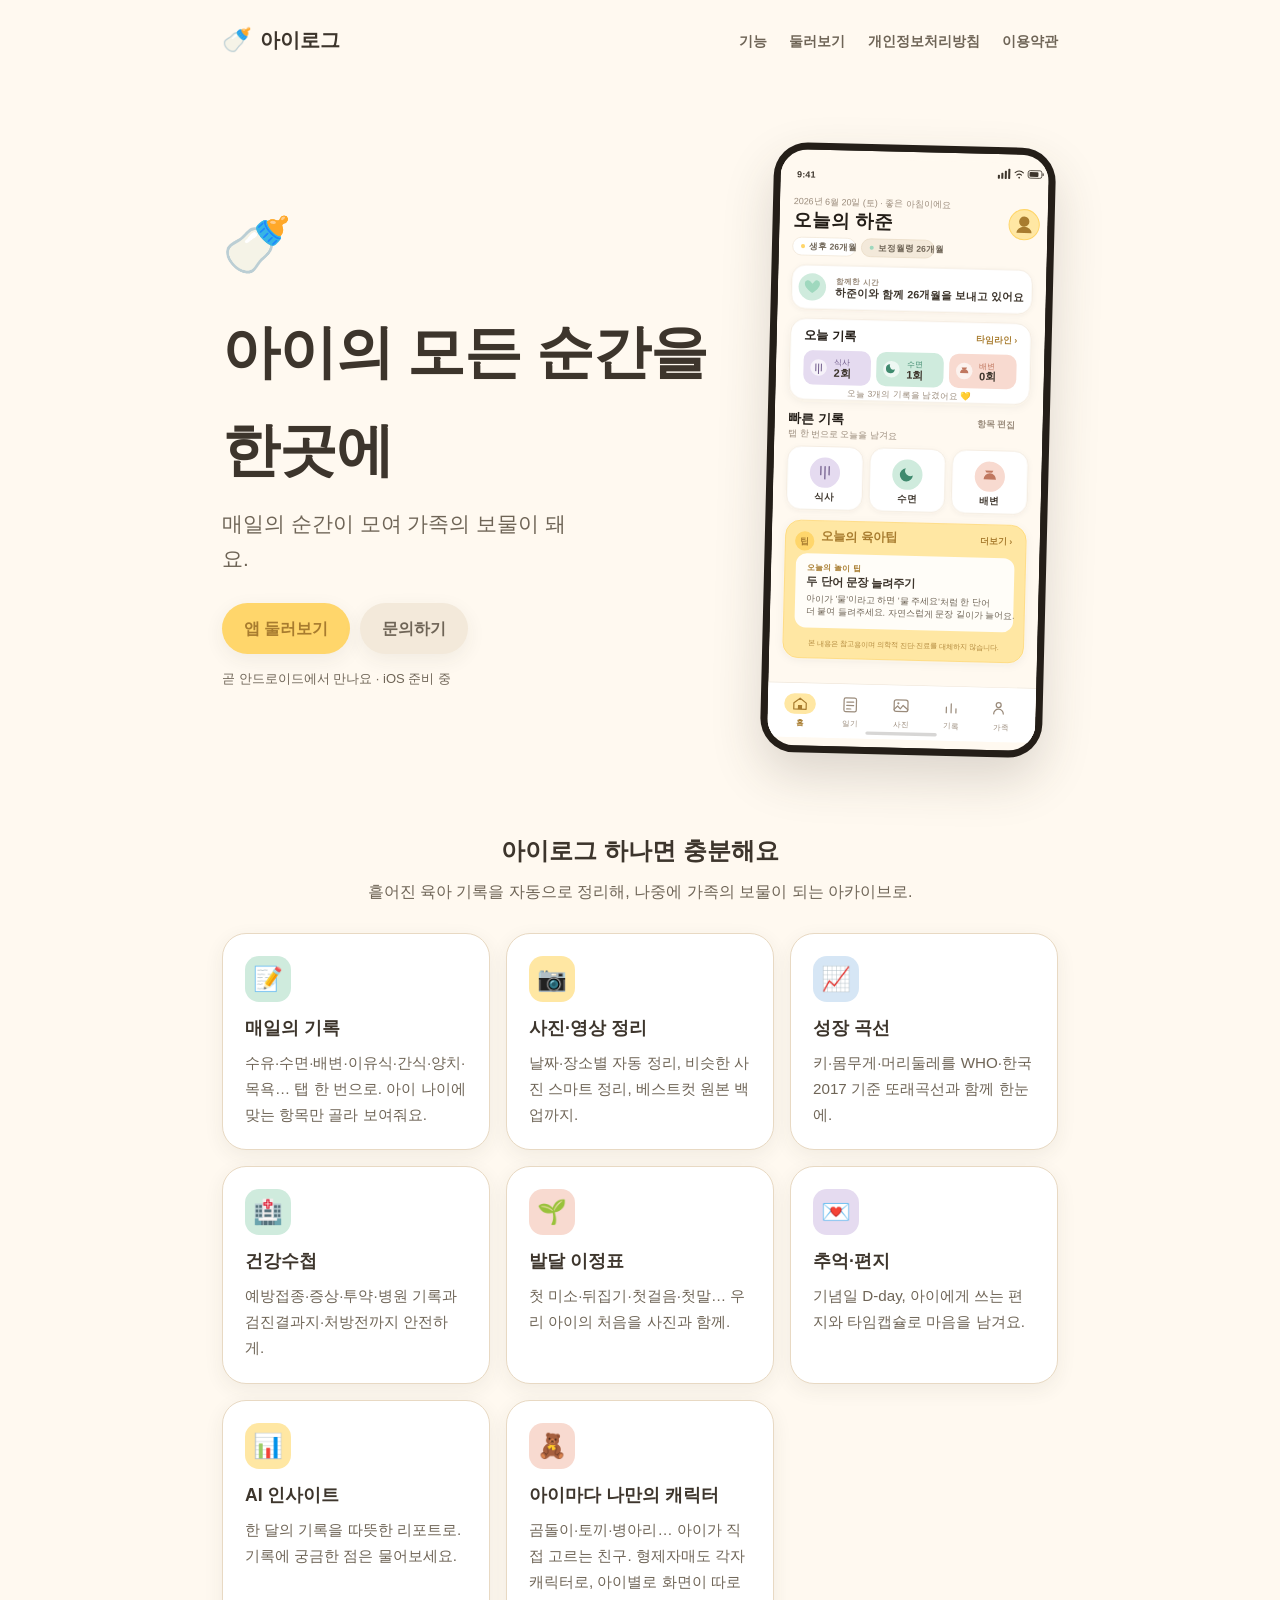
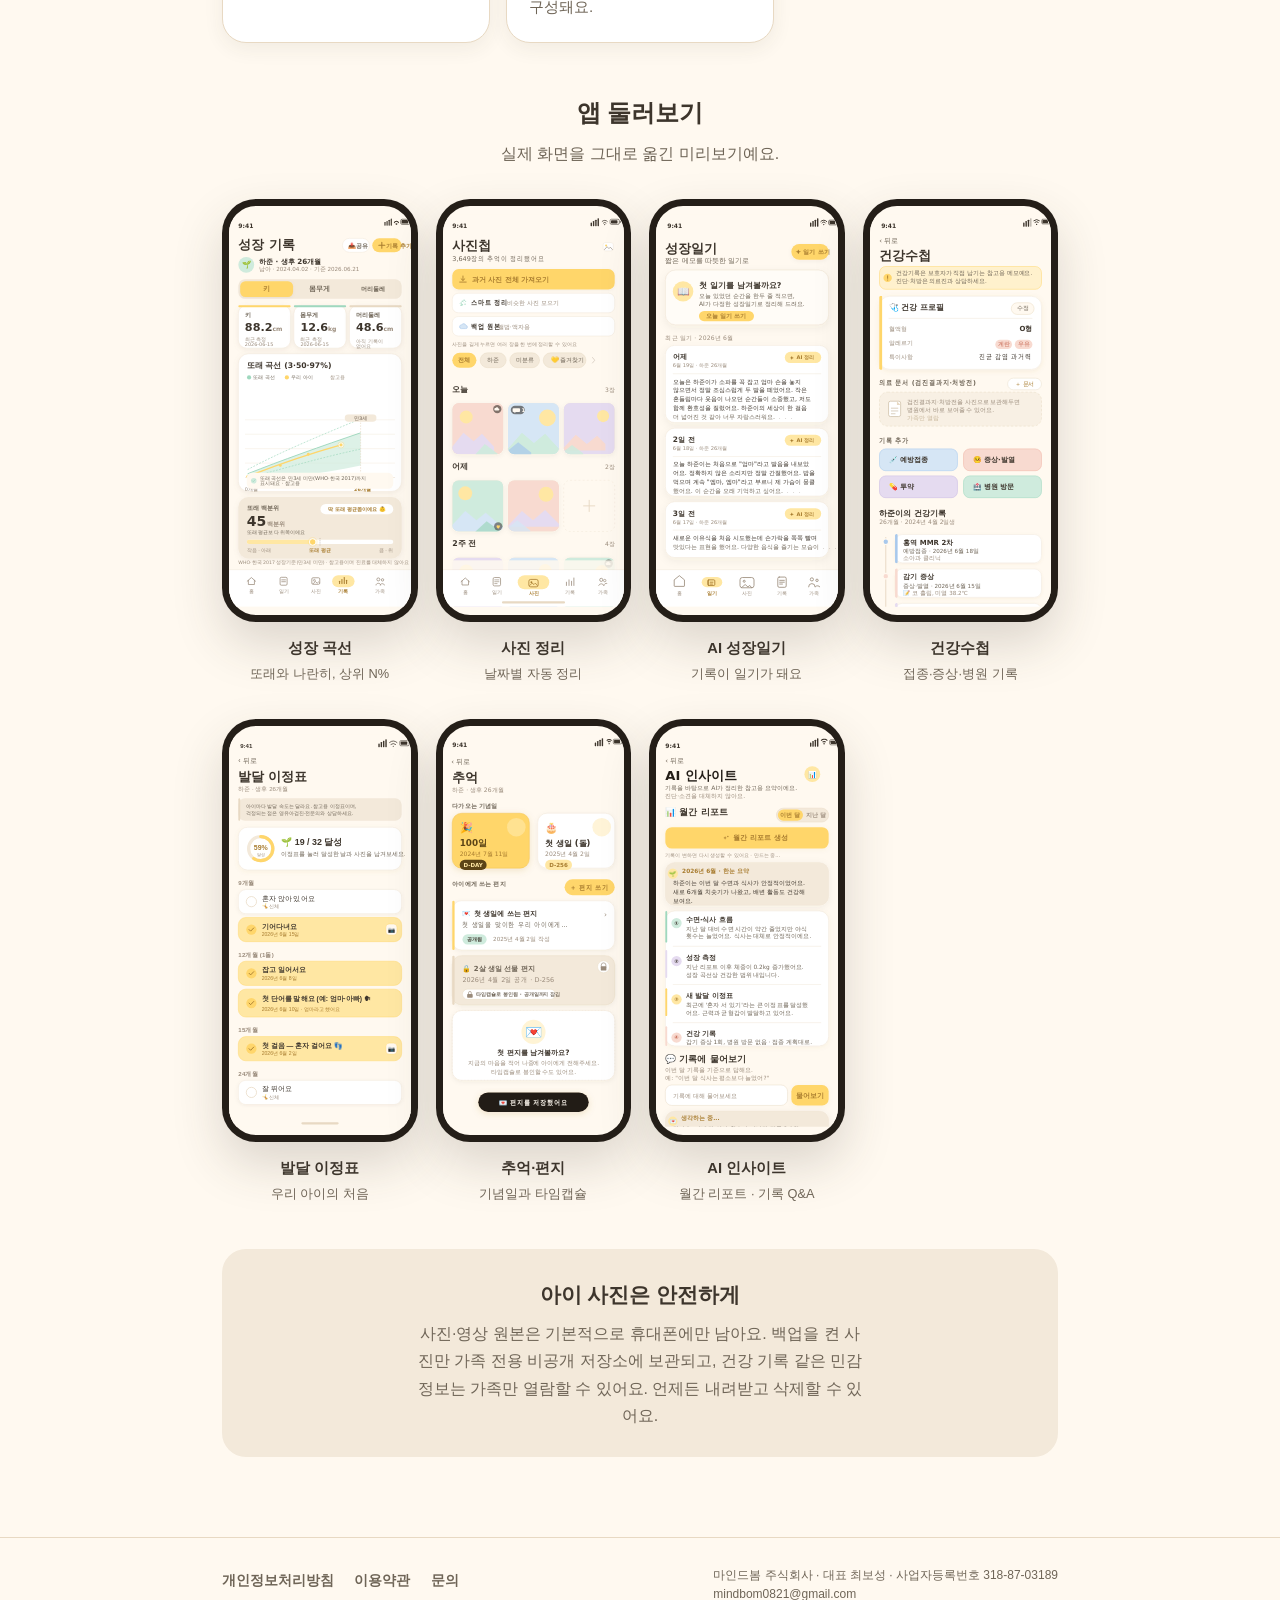
==== index.html @ 4d335d3f "deploy: 아이로그 소개/개인정보처리방침/이용약관" ====
<!DOCTYPE html>
<html lang="ko">
  <head>
    <meta charset="utf-8" />
    <meta name="viewport" content="width=device-width, initial-scale=1" />
    <title>아이로그 — 매일의 순간이 모여 가족의 보물이 돼요</title>
    <meta
      name="description"
      content="아이로그는 매일의 기록(수유·수면·이유식·양치…)부터 사진 정리·성장곡선·건강수첩·발달 이정표·추억·AI 리포트까지, 아이의 모든 순간을 한곳에 담는 AI 육아 아카이브 앱이에요."
    />
    <meta property="og:title" content="아이로그 — AI 육아 아카이브" />
    <meta property="og:description" content="아이의 모든 순간을 한곳에. 매일의 기록·사진·성장·건강·발달·추억을 따뜻하게 담아요." />
    <meta property="og:type" content="website" />
    <link rel="stylesheet" href="styles.css" />
  </head>
  <body>
    <a class="sr-only" href="#main-content">본문 바로가기</a>
    <header class="site-header">
      <div class="wrap">
        <a class="brand" href="index.html"><span class="mark" aria-hidden="true">🍼</span> 아이로그</a>
        <nav class="nav" aria-label="주요">
          <a href="#features">기능</a>
          <a href="#tour">둘러보기</a>
          <a href="privacy.html">개인정보처리방침</a>
          <a href="terms.html">이용약관</a>
        </nav>
      </div>
    </header>

    <main id="main-content">
      <section class="hero" aria-labelledby="hero-heading">
        <div class="wrap hero-grid">
          <div class="hero-copy">
            <div class="emoji" aria-hidden="true">🍼</div>
            <h1 id="hero-heading">아이의 모든 순간을<br />한곳에</h1>
            <p class="tagline">매일의 순간이 모여 가족의 보물이 돼요.</p>
            <div class="cta">
              <a class="badge" href="#tour">앱 둘러보기</a>
              <a class="badge ghost" href="mailto:mindbom0821@gmail.com">문의하기</a>
            </div>
            <p class="soon">곧 안드로이드에서 만나요 · iOS 준비 중</p>
          </div>
          <div class="hero-shot">
            <div class="phone phone-hero">
              <img
                src="screens/home.svg?v=2"
                alt="아이로그 홈 화면 미리보기 — 오늘 요약과 빠른 기록, 오늘의 육아팁"
                width="390"
                height="844"
                fetchpriority="high"
              />
            </div>
          </div>
        </div>
      </section>

      <section class="features" id="features" aria-labelledby="features-heading">
        <div class="wrap">
          <h2 id="features-heading">아이로그 하나면 충분해요</h2>
          <p class="sub">흩어진 육아 기록을 자동으로 정리해, 나중에 가족의 보물이 되는 아카이브로.</p>
          <div class="grid">
            <article class="card">
              <div class="ic t-mint" aria-hidden="true">📝</div>
              <h3>매일의 기록</h3>
              <p>수유·수면·배변·이유식·간식·양치·목욕… 탭 한 번으로. 아이 나이에 맞는 항목만 골라 보여줘요.</p>
            </article>
            <article class="card">
              <div class="ic t-yellow" aria-hidden="true">📷</div>
              <h3>사진·영상 정리</h3>
              <p>날짜·장소별 자동 정리, 비슷한 사진 스마트 정리, 베스트컷 원본 백업까지.</p>
            </article>
            <article class="card">
              <div class="ic t-blue" aria-hidden="true">📈</div>
              <h3>성장 곡선</h3>
              <p>키·몸무게·머리둘레를 WHO·한국 2017 기준 또래곡선과 함께 한눈에.</p>
            </article>
            <article class="card">
              <div class="ic t-mint" aria-hidden="true">🏥</div>
              <h3>건강수첩</h3>
              <p>예방접종·증상·투약·병원 기록과 검진결과지·처방전까지 안전하게.</p>
            </article>
            <article class="card">
              <div class="ic t-blush" aria-hidden="true">🌱</div>
              <h3>발달 이정표</h3>
              <p>첫 미소·뒤집기·첫걸음·첫말… 우리 아이의 처음을 사진과 함께.</p>
            </article>
            <article class="card">
              <div class="ic t-lilac" aria-hidden="true">💌</div>
              <h3>추억·편지</h3>
              <p>기념일 D-day, 아이에게 쓰는 편지와 타임캡슐로 마음을 남겨요.</p>
            </article>
            <article class="card">
              <div class="ic t-yellow" aria-hidden="true">📊</div>
              <h3>AI 인사이트</h3>
              <p>한 달의 기록을 따뜻한 리포트로. 기록에 궁금한 점은 물어보세요.</p>
            </article>
            <article class="card">
              <div class="ic t-blush" aria-hidden="true">🧸</div>
              <h3>아이마다 나만의 캐릭터</h3>
              <p>곰돌이·토끼·병아리… 아이가 직접 고르는 친구. 형제자매도 각자 캐릭터로, 아이별로 화면이 따로 구성돼요.</p>
            </article>
          </div>

          <div class="tour" id="tour">
            <h2>앱 둘러보기</h2>
            <p class="sub">실제 화면을 그대로 옮긴 미리보기예요.</p>
            <div class="tour-grid">
              <figure class="shot">
                <div class="phone"><img src="screens/growth.svg?v=2" alt="성장 곡선 화면 — 또래곡선과 백분위 배지" width="390" height="844" loading="lazy" /></div>
                <figcaption>성장 곡선<small>또래와 나란히, 상위 N%</small></figcaption>
              </figure>
              <figure class="shot">
                <div class="phone"><img src="screens/photos.svg?v=2" alt="사진 정리 화면 — 날짜별 자동 정리 그리드" width="390" height="844" loading="lazy" /></div>
                <figcaption>사진 정리<small>날짜별 자동 정리</small></figcaption>
              </figure>
              <figure class="shot">
                <div class="phone"><img src="screens/diary.svg?v=2" alt="AI 성장일기 화면 — 따뜻한 일기 카드" width="390" height="844" loading="lazy" /></div>
                <figcaption>AI 성장일기<small>기록이 일기가 돼요</small></figcaption>
              </figure>
              <figure class="shot">
                <div class="phone"><img src="screens/health.svg?v=2" alt="건강수첩 화면 — 예방접종·증상·투약·병원 타임라인" width="390" height="844" loading="lazy" /></div>
                <figcaption>건강수첩<small>접종·증상·병원 기록</small></figcaption>
              </figure>
              <figure class="shot">
                <div class="phone"><img src="screens/milestones.svg?v=2" alt="발달 이정표 화면 — 처음의 순간 체크리스트" width="390" height="844" loading="lazy" /></div>
                <figcaption>발달 이정표<small>우리 아이의 처음</small></figcaption>
              </figure>
              <figure class="shot">
                <div class="phone"><img src="screens/memories.svg?v=2" alt="추억·편지 화면 — 기념일 D-day와 타임캡슐" width="390" height="844" loading="lazy" /></div>
                <figcaption>추억·편지<small>기념일과 타임캡슐</small></figcaption>
              </figure>
              <figure class="shot">
                <div class="phone"><img src="screens/insights.svg?v=2" alt="AI 인사이트 화면 — 월간 리포트와 기록 Q&amp;A" width="390" height="844" loading="lazy" /></div>
                <figcaption>AI 인사이트<small>월간 리포트 · 기록 Q&amp;A</small></figcaption>
              </figure>
            </div>
          </div>

          <div class="promise">
            <h2>아이 사진은 안전하게</h2>
            <p>
              사진·영상 원본은 기본적으로 휴대폰에만 남아요. 백업을 켠 사진만 가족 전용 비공개 저장소에 보관되고,
              건강 기록 같은 민감 정보는 가족만 열람할 수 있어요. 언제든 내려받고 삭제할 수 있어요.
            </p>
          </div>
        </div>
      </section>
    </main>

    <footer class="site-footer">
      <div class="wrap">
        <div class="links">
          <a href="privacy.html">개인정보처리방침</a>
          <a href="terms.html">이용약관</a>
          <a href="mailto:mindbom0821@gmail.com">문의</a>
        </div>
        <div class="biz">
          마인드봄 주식회사 · 대표 최보성 · 사업자등록번호 318-87-03189<br />
          mindbom0821@gmail.com
        </div>
      </div>
    </footer>
  </body>
</html>
---- styles.css ----
/*
 * 아이로그 소개/법무 정적 사이트 — 앱의 "nursery-luxury" 디자인 토큰과 일치.
 * 프레임워크 없음(순수 HTML/CSS). 색·폰트는 src/styles/tokens.ts 와 동일 계열.
 */
:root {
  --cream: #fff9f0;
  --beige: #f3e9da;
  --beige-deep: #e8d9c3;
  --soft-yellow: #ffe7a3;
  --soft-yellow-hi: #ffd66b;
  --amber-ink: #a87c2f; /* 노랑(soft-yellow) 배경 위 텍스트용 — WCAG AA */
  --amber-ink-accessible: #7d5a1a; /* 크림 배경 위 링크/제목용 — 본문 대비 4.5:1+ */
  --mint: #cfebdd;
  --pastel-blue: #d6e6f5;
  --blush: #f8dad0;
  --lilac: #e5dbf0;
  --ink: #3d352c;
  --ink-soft: #6f6557;
  --ink-faint: #a99e8e;
  --radius-md: 18px;
  --radius-lg: 24px;
  --radius-pill: 999px;
  --shadow-soft: 0 6px 20px rgba(61, 53, 44, 0.07);
  --maxw: 880px;
  --font: -apple-system, BlinkMacSystemFont, 'Apple SD Gothic Neo', 'Noto Sans KR', 'Malgun Gothic', sans-serif;
}

* { box-sizing: border-box; }
html { scroll-behavior: smooth; }
body {
  margin: 0;
  font-family: var(--font);
  color: var(--ink);
  background: var(--cream);
  line-height: 1.7;
  -webkit-font-smoothing: antialiased;
}
a { color: var(--amber-ink-accessible); }
.sr-only {
  position: absolute; width: 1px; height: 1px; padding: 0; margin: -1px;
  overflow: hidden; clip: rect(0 0 0 0); white-space: nowrap; border: 0;
}
/* 스킵 내비 — 키보드 포커스 시 노출 */
.sr-only:focus {
  position: static; width: auto; height: auto; padding: 12px 16px; margin: 0;
  overflow: visible; clip: auto; white-space: normal;
  display: inline-block; background: var(--soft-yellow-hi); color: var(--amber-ink); border-radius: 0 0 8px 0;
}
/* 키보드 포커스 표시(WCAG 2.4.7) */
a:focus-visible,
.badge:focus-visible,
.back:focus-visible,
.brand:focus-visible,
.site-footer .links a:focus-visible {
  outline: 3px solid var(--amber-ink-accessible);
  outline-offset: 3px;
  border-radius: 4px;
}
.wrap { max-width: var(--maxw); margin: 0 auto; padding: 0 22px; }

/* ── Header ── */
.site-header { padding: 20px 0; }
.site-header .wrap { display: flex; align-items: center; justify-content: space-between; }
.brand { display: flex; align-items: center; gap: 8px; font-weight: 800; font-size: 20px; text-decoration: none; color: var(--ink); white-space: nowrap; }
.site-header .wrap { flex-wrap: wrap; gap: 8px 16px; }
.brand .mark { font-size: 24px; }
.nav a { margin-left: 18px; text-decoration: none; color: var(--ink-soft); font-size: 14px; font-weight: 600; }
.nav a:hover, .nav a:focus-visible { text-decoration: underline; color: var(--ink); }

/* ── Hero ── */
.hero { text-align: center; padding: 56px 0 40px; }
.hero .emoji { font-size: 56px; }
.hero h1 {
  font-size: clamp(2.2rem, 1.2rem + 4vw, 3.6rem);
  margin: 12px 0 6px; letter-spacing: -0.02em;
}
.hero .tagline { font-size: clamp(1.05rem, 0.9rem + 0.6vw, 1.3rem); color: var(--ink-soft); margin: 0 auto; max-width: 30ch; }
.hero .cta { margin-top: 26px; display: inline-flex; gap: 10px; flex-wrap: wrap; justify-content: center; }
.badge {
  display: inline-block; padding: 12px 22px; border-radius: var(--radius-pill);
  background: var(--soft-yellow-hi); color: var(--amber-ink); font-weight: 800; text-decoration: none;
  box-shadow: var(--shadow-soft);
}
.badge.ghost { background: var(--beige); color: var(--ink-soft); }
.hero .soon { margin-top: 14px; font-size: 13px; color: var(--ink-soft); }

/* ── Features ── */
.features { padding: 28px 0 12px; }
.features h2 { text-align: center; font-size: 1.5rem; margin: 0 0 6px; }
.features .sub { text-align: center; color: var(--ink-soft); margin: 0 0 28px; }
.grid { display: grid; grid-template-columns: repeat(auto-fit, minmax(220px, 1fr)); gap: 16px; }
.card {
  background: #fff; border: 1px solid var(--beige-deep); border-radius: var(--radius-lg);
  padding: 22px; box-shadow: var(--shadow-soft);
}
.card .ic {
  width: 46px; height: 46px; border-radius: 14px; display: flex; align-items: center; justify-content: center;
  font-size: 24px; margin-bottom: 12px;
}
.card h3 { margin: 0 0 6px; font-size: 1.1rem; }
.card p { margin: 0; color: var(--ink-soft); font-size: 0.95rem; }
.t-yellow { background: var(--soft-yellow); }
.t-mint { background: var(--mint); }
.t-blue { background: var(--pastel-blue); }
.t-blush { background: var(--blush); }
.t-lilac { background: var(--lilac); }

/* ── Privacy/Promise band ── */
.promise { margin: 44px 0; padding: 28px 24px; background: var(--beige); border-radius: var(--radius-lg); text-align: center; }
.promise h2 { margin: 0 0 8px; font-size: 1.3rem; }
.promise p { margin: 0 auto; max-width: 50ch; color: var(--ink-soft); }

/* ── Legal pages ── */
.legal { padding: 28px 0 60px; }
.legal h1 { font-size: 1.9rem; margin: 8px 0 4px; }
.legal .updated { color: var(--ink-soft); font-size: 13px; margin: 0 0 18px; }
.legal .intro { color: var(--ink-soft); margin: 0 0 24px; }
.legal section { background: #fff; border: 1px solid var(--beige-deep); border-radius: var(--radius-md); padding: 18px 20px; margin-bottom: 14px; }
.legal section h2 { font-size: 1.05rem; color: var(--amber-ink-accessible); margin: 0 0 8px; }
.legal section p { margin: 0; color: var(--ink); font-size: 0.96rem; }
.back { display: inline-block; margin-top: 8px; color: var(--ink-soft); text-decoration: none; font-weight: 600; }

/* ── Hero phone + 둘러보기 gallery ── */
.hero-grid { display: grid; gap: 28px; align-items: center; }
@media (min-width: 820px) {
  .hero { text-align: left; padding: 64px 0 48px; }
  .hero-grid { grid-template-columns: 1fr 300px; }
  .hero-copy { text-align: left; }
  .hero-copy .tagline { margin-left: 0; }
  .hero-copy .cta { justify-content: flex-start; }
}

/* 기기 베젤 — 따뜻한 차콜(scrim), 순흑 아님 */
.phone {
  width: 100%; max-width: 232px; margin: 0 auto;
  aspect-ratio: 390 / 844;
  background: #241e18;
  border-radius: 34px;
  padding: 7px;
  box-shadow: 0 22px 50px rgba(61, 53, 44, 0.18);
}
.phone img { width: 100%; height: 100%; display: block; border-radius: 27px; background: var(--cream); }
.phone-hero { max-width: 282px; }
@media (min-width: 820px) { .phone-hero { transform: rotate(1.4deg); } }

.tour { margin: 50px 0 10px; }
.tour h2 { text-align: center; font-size: 1.5rem; margin: 0 0 6px; }
.tour .sub { text-align: center; color: var(--ink-soft); margin: 0 0 32px; }
.tour-grid { display: grid; grid-template-columns: repeat(auto-fit, minmax(158px, 1fr)); gap: 34px 18px; }
.shot { margin: 0; }
.shot figcaption { text-align: center; margin-top: 14px; font-size: 0.92rem; font-weight: 700; color: var(--ink); }
.shot figcaption small { display: block; font-weight: 500; color: var(--ink-soft); font-size: 0.8rem; margin-top: 2px; }

/* ── Footer ── */
.site-footer { border-top: 1px solid var(--beige-deep); padding: 28px 0 48px; margin-top: 24px; }
.site-footer .wrap { display: flex; flex-wrap: wrap; gap: 12px 28px; justify-content: space-between; }
.site-footer .links a { margin-right: 16px; color: var(--ink-soft); text-decoration: none; font-size: 14px; font-weight: 600; }
.site-footer .links a:hover, .site-footer .links a:focus-visible { text-decoration: underline; color: var(--ink); }
.site-footer .biz { color: var(--ink-soft); font-size: 12px; line-height: 1.6; }
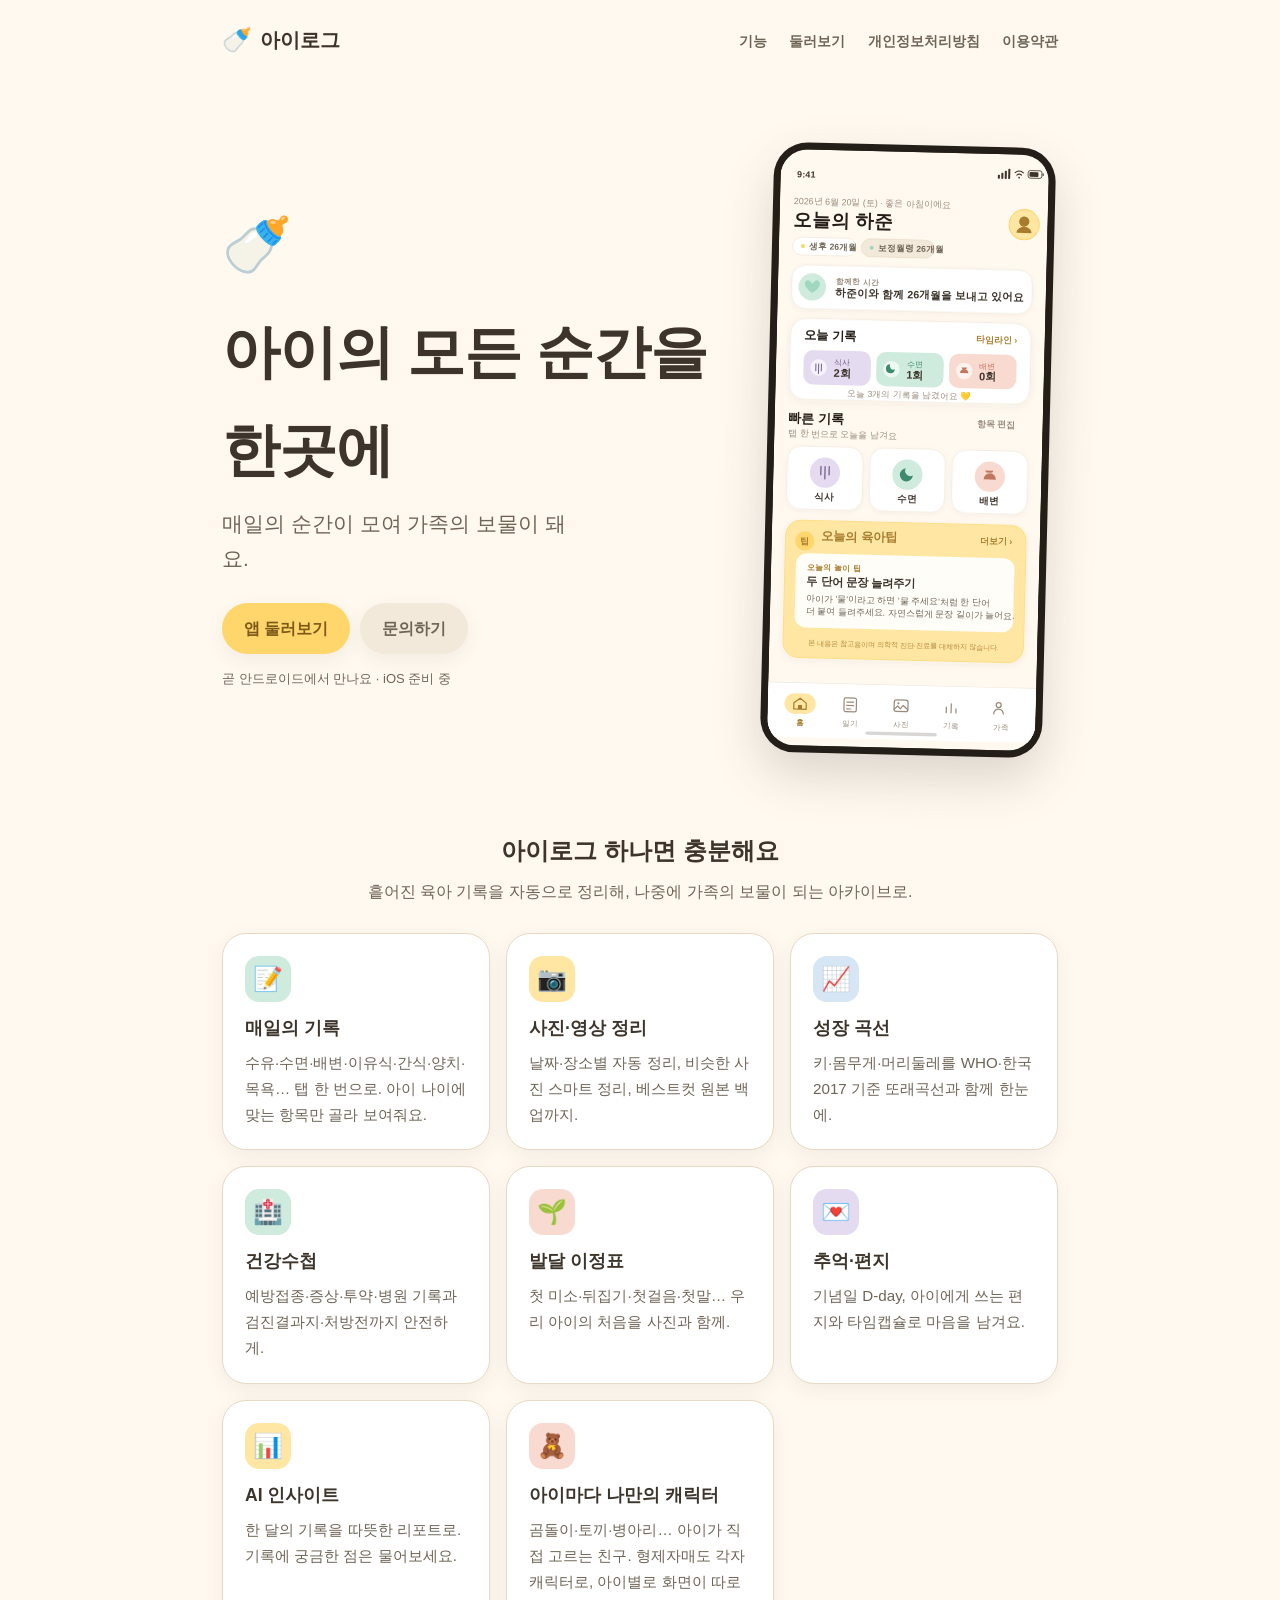
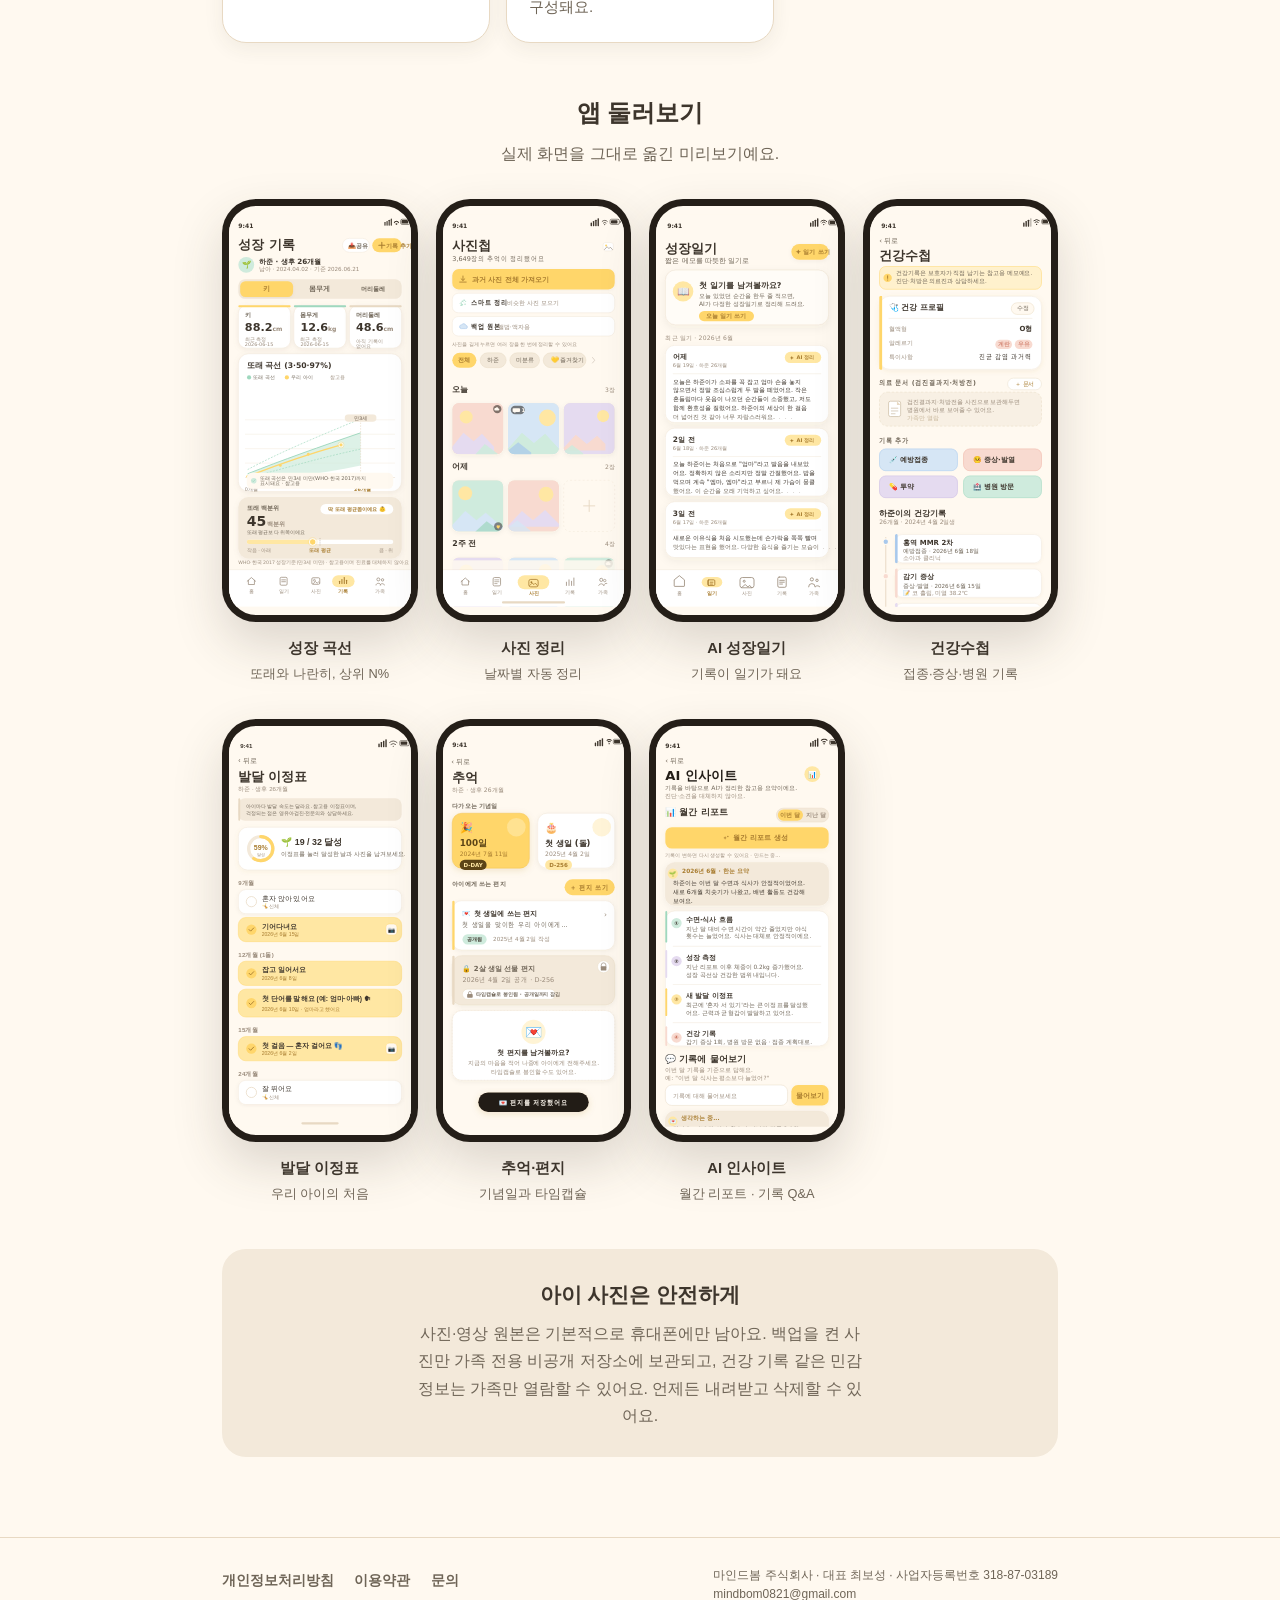
==== commit eccdde3a: "QA 반영: CTA 대비 AA + og:image/favicon/canonical + 모션 접근성" ====
--- a/index.html
+++ b/index.html
@@ -3,6 +3,10 @@
   <head>
     <meta charset="utf-8" />
     <meta name="viewport" content="width=device-width, initial-scale=1" />
+    <meta name="theme-color" content="#fff9f0" />
+    <link rel="canonical" href="https://narago1213.github.io/airog-web/" />
+    <link rel="icon" href="favicon.png" type="image/png" />
+    <link rel="apple-touch-icon" href="apple-touch-icon.png" />
     <title>아이로그 — 매일의 순간이 모여 가족의 보물이 돼요</title>
     <meta
       name="description"
@@ -11,6 +15,16 @@
     <meta property="og:title" content="아이로그 — AI 육아 아카이브" />
     <meta property="og:description" content="아이의 모든 순간을 한곳에. 매일의 기록·사진·성장·건강·발달·추억을 따뜻하게 담아요." />
     <meta property="og:type" content="website" />
+    <meta property="og:url" content="https://narago1213.github.io/airog-web/" />
+    <meta property="og:site_name" content="아이로그" />
+    <meta property="og:locale" content="ko_KR" />
+    <meta property="og:image" content="https://narago1213.github.io/airog-web/og.png" />
+    <meta property="og:image:width" content="1200" />
+    <meta property="og:image:height" content="630" />
+    <meta name="twitter:card" content="summary_large_image" />
+    <meta name="twitter:title" content="아이로그 — AI 육아 아카이브" />
+    <meta name="twitter:description" content="아이의 모든 순간을 한곳에. 매일의 기록·사진·성장·건강·발달·추억을 따뜻하게 담아요." />
+    <meta name="twitter:image" content="https://narago1213.github.io/airog-web/og.png" />
     <link rel="stylesheet" href="styles.css" />
   </head>
   <body>
--- a/styles.css
+++ b/styles.css
@@ -8,7 +8,7 @@
   --beige-deep: #e8d9c3;
   --soft-yellow: #ffe7a3;
   --soft-yellow-hi: #ffd66b;
-  --amber-ink: #a87c2f; /* 노랑(soft-yellow) 배경 위 텍스트용 — WCAG AA */
+  --amber-ink: #a87c2f; /* 장식 강조용(비텍스트). soft-yellow 위 텍스트는 대비 미달(2.7:1) → 텍스트엔 --amber-ink-accessible 사용 */
   --amber-ink-accessible: #7d5a1a; /* 크림 배경 위 링크/제목용 — 본문 대비 4.5:1+ */
   --mint: #cfebdd;
   --pastel-blue: #d6e6f5;
@@ -27,6 +27,7 @@
 
 * { box-sizing: border-box; }
 html { scroll-behavior: smooth; }
+@media (prefers-reduced-motion: reduce) { html { scroll-behavior: auto; } }
 body {
   margin: 0;
   font-family: var(--font);
@@ -44,7 +45,7 @@
 .sr-only:focus {
   position: static; width: auto; height: auto; padding: 12px 16px; margin: 0;
   overflow: visible; clip: auto; white-space: normal;
-  display: inline-block; background: var(--soft-yellow-hi); color: var(--amber-ink); border-radius: 0 0 8px 0;
+  display: inline-block; background: var(--soft-yellow-hi); color: var(--amber-ink-accessible); border-radius: 0 0 8px 0;
 }
 /* 키보드 포커스 표시(WCAG 2.4.7) */
 a:focus-visible,
@@ -78,7 +79,7 @@
 .hero .cta { margin-top: 26px; display: inline-flex; gap: 10px; flex-wrap: wrap; justify-content: center; }
 .badge {
   display: inline-block; padding: 12px 22px; border-radius: var(--radius-pill);
-  background: var(--soft-yellow-hi); color: var(--amber-ink); font-weight: 800; text-decoration: none;
+  background: var(--soft-yellow-hi); color: var(--amber-ink-accessible); font-weight: 800; text-decoration: none;
   box-shadow: var(--shadow-soft);
 }
 .badge.ghost { background: var(--beige); color: var(--ink-soft); }
